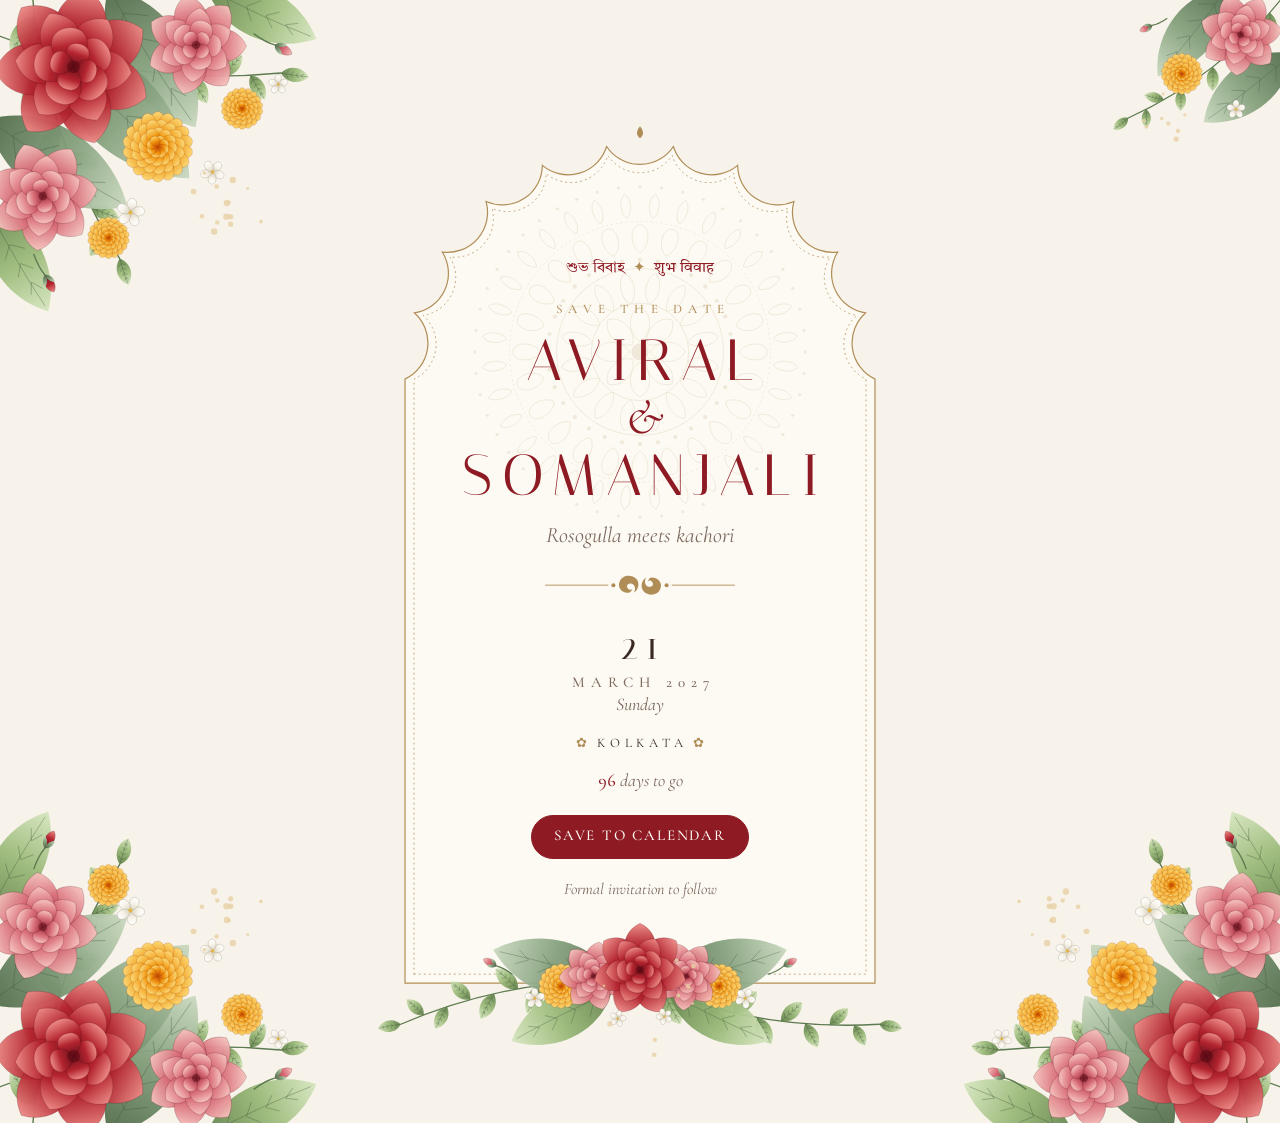
==== kolkata/index.html @ c5da4831 "Add /kolkata event page (21 March) Co-Authored-By: Claude Opus 5.5 <noreply@anthropic.com>" ====
<!doctype html>
<html lang="en">
<head>
  <meta charset="utf-8">
  <meta name="viewport" content="width=device-width, initial-scale=1, viewport-fit=cover">
  <title>Aviral & Somanjali · Save the Date · Kolkata</title>
  <meta name="description" content="Aviral & Somanjali are getting married. Save the date: 21 March 2027, Kolkata.">
  <meta property="og:title" content="Aviral & Somanjali · Save the Date">
  <meta property="og:description" content="21 March 2027 · Kolkata · Rosogulla meets kachori">
  <link rel="canonical" href="https://aviral-somanjali-wedding.in/kolkata/">
  <meta property="og:url" content="https://aviral-somanjali-wedding.in/kolkata/">
  <meta name="theme-color" content="#f8f3ea">
  <meta name="format-detection" content="telephone=no">
  <link rel="apple-touch-icon" href="data:image/svg+xml,<svg xmlns='http://www.w3.org/2000/svg' viewBox='0 0 100 100'><rect width='100' height='100' fill='%23f8f3ea'/><text x='50' y='68' font-size='54' text-anchor='middle'>🌺</text></svg>">
  <link rel="preconnect" href="https://fonts.googleapis.com">
  <link rel="preconnect" href="https://fonts.gstatic.com" crossorigin>
  <link href="https://fonts.googleapis.com/css2?family=Italiana&family=Pinyon+Script&family=Cormorant+Garamond:ital,wght@0,400;0,500;1,400&family=Tiro+Devanagari+Hindi&family=Tiro+Bangla&display=swap" rel="stylesheet">
  <style>
    :root {
      --cream: #f8f3ea;
      --panel: #fdfaf4;
      --ink: #3a2a24;
      --muted: #7d6a5f;
      --red: #8e1b24;
      --gold: #b08d57;
    }
    * { box-sizing: border-box; margin: 0; padding: 0; }
    body {
      font-family: "Cormorant Garamond", Georgia, serif;
      color: var(--ink);
      background: var(--cream);
      overflow-x: hidden;
      -webkit-text-size-adjust: 100%;
      text-size-adjust: 100%;
      -webkit-tap-highlight-color: transparent;
    }
    .page {
      position: relative;
      min-height: 100vh;
      min-height: 100dvh;
      display: grid;
      place-items: center;
      padding: clamp(110px, 20vw, 140px) 16px clamp(110px, 20vw, 140px);
      overflow: hidden;
    }
    .corner { position: absolute; pointer-events: none; z-index: 2; }
    .corner.big { width: clamp(200px, 40vw, 460px); }
    .corner.small { width: clamp(130px, 24vw, 280px); }
    .tl { top: -12px; left: -12px; }
    .br { bottom: -12px; right: -12px; transform: scale(-1, -1); }
    .tr { top: -12px; right: -12px; transform: scaleX(-1); }
    .bl { bottom: -12px; left: -12px; transform: scaleY(-1); }

    .card {
      position: relative;
      z-index: 1;
      width: 100%;
      max-width: 470px;
      text-align: center;
      padding: clamp(86px, 22vw, 118px) clamp(24px, 7vw, 48px) 84px;
      animation: fade 1.4s ease both;
    }
    /* floral spray resting on the base of the arch */
    .base {
      position: absolute;
      left: 50%;
      bottom: -62px;
      width: 112%;
      transform: translateX(-50%);
      overflow: visible;
      pointer-events: none;
    }
    @keyframes fade { from { opacity: 0; transform: translateY(14px); } }
    .arch { position: absolute; inset: 0; width: 100%; height: 100%; overflow: visible; z-index: -1; }
    .mandala {
      position: absolute;
      top: 38px;
      left: 50%;
      width: 74%;
      transform: translateX(-50%);
      opacity: .16;
      z-index: -1;
      animation: turn 160s linear infinite;
    }
    @keyframes turn { to { transform: translateX(-50%) rotate(360deg); } }

    .bless { font-size: 15px; color: var(--red); }
    .bless [lang="hi"] { font-family: "Tiro Devanagari Hindi", serif; }
    .bless [lang="bn"] { font-family: "Tiro Bangla", serif; }
    .bless i { color: var(--gold); font-style: normal; margin: 0 8px; }

    .std {
      margin-top: 22px;
      font-size: 13px;
      font-weight: 500;
      letter-spacing: .48em;
      padding-left: .48em;
      text-transform: uppercase;
      color: var(--gold);
    }
    h1 {
      font-family: "Italiana", serif;
      font-weight: 400;
      text-transform: uppercase;
      letter-spacing: .16em;
      padding-left: .16em;
      font-size: clamp(36px, 10vw, 58px);
      line-height: 1.1;
      margin-top: 12px;
      color: var(--red);
    }
    h1 .amp {
      display: block;
      font-family: "Cormorant Garamond", serif;
      font-style: italic;
      text-transform: none;
      letter-spacing: 0;
      padding: 0;
      color: var(--red);
      font-size: .85em;
      line-height: 1;
      margin: 0 0 2px;
    }

    .tagline { margin-top: 14px; font-style: italic; font-size: clamp(19px, 5vw, 22px); color: var(--muted); }

    .paisley { display: block; width: 190px; margin: 22px auto; color: var(--gold); }

    .when {
      font-family: "Italiana", serif;
      font-size: clamp(30px, 8vw, 40px);
      letter-spacing: .18em;
      padding-left: .18em;
    }
    .when b { font-weight: 400; color: var(--red); margin: 0 .2em; }
    .month { margin-top: 4px; font-size: 15px; font-weight: 500; letter-spacing: .4em; padding-left: .4em; text-transform: uppercase; color: var(--muted); }
    .days { font-style: italic; font-size: 18px; color: var(--muted); margin-top: 2px; }

    .cities { margin-top: 20px; font-size: 13px; letter-spacing: .36em; padding-left: .36em; text-transform: uppercase; color: var(--ink); }
    .cities i { color: var(--gold); font-style: normal; margin: 0 6px; }

    .cd { margin-top: 18px; font-style: italic; font-size: 18px; color: var(--muted); font-variant-numeric: tabular-nums; }
    .cd span { color: var(--red); font-style: normal; font-weight: 500; }

    .actions { display: flex; flex-wrap: wrap; gap: 10px; justify-content: center; margin-top: 24px; }
    .btn {
      font: inherit; font-size: 15px; font-weight: 500; letter-spacing: .12em; text-transform: uppercase;
      min-height: 44px; padding: 10px 22px; border-radius: 999px; cursor: pointer; text-decoration: none;
      border: 1px solid var(--ink); background: transparent; color: var(--ink);
      transition: background .2s, color .2s;
    }
    .btn:hover { background: var(--ink); color: var(--panel); }
    .btn.primary { background: var(--red); border-color: var(--red); color: var(--panel); }
    .btn.primary:hover { background: var(--ink); border-color: var(--ink); }
    .btn:focus-visible { outline: 2px solid var(--gold); outline-offset: 3px; }
    .foot { margin-top: 20px; font-style: italic; color: var(--muted); }

    /* Phones (tuned for iPhone 17 / 17 Pro at 402×874, also 17 Pro Max 440×956 and Air 420×912):
       tighter rhythm so names, dates and the button sit above Safari's bottom toolbar */
    @media (max-width: 480px) {
      .page {
        min-height: 100svh;
        padding: calc(env(safe-area-inset-top) + 78px) max(14px, env(safe-area-inset-right)) calc(env(safe-area-inset-bottom) + 72px) max(14px, env(safe-area-inset-left));
      }
      .corner.big { width: 47vw; }
      .corner.small { width: 30vw; }
      .card { padding: 74px 22px 68px; }
      .mandala { top: 26px; width: 80%; }
      .std { margin-top: 14px; }
      h1 { font-size: 10.4vw; margin-top: 8px; }
      .tagline { margin-top: 6px; font-size: 19px; }
      .paisley { width: 160px; margin: 14px auto; }
      .when { font-size: 34px; }
      .month { font-size: 14px; }
      .cities { margin-top: 12px; }
      .cd { margin-top: 10px; }
      .actions { margin-top: 16px; }
      .actions .btn { width: 100%; min-height: 48px; font-size: 16px; }
      .foot { margin-top: 12px; }
      .base { bottom: -52px; width: 118%; }
    }
    @media (prefers-reduced-motion: reduce) { .card, .mandala { animation: none; } }
  </style>
</head>
<body data-start="2027-03-21" data-end="2027-03-22" data-title="Aviral &amp; Somanjali's Wedding · Kolkata">
  <div class="page">
    <svg class="corner big tl" viewBox="0 0 420 420" aria-hidden="true"></svg>
    <svg class="corner big br" viewBox="0 0 420 420" aria-hidden="true"></svg>
    <svg class="corner small tr" viewBox="0 0 300 300" aria-hidden="true"></svg>
    <svg class="corner big bl" viewBox="0 0 420 420" aria-hidden="true"></svg>

    <main class="card">
      <svg class="arch" aria-hidden="true"></svg>
      <svg class="base" viewBox="0 0 520 150" aria-hidden="true"></svg>
      <svg class="mandala" viewBox="-100 -100 200 200" aria-hidden="true"></svg>

      <p class="bless"><span lang="bn">শুভ বিবাহ</span><i>✦</i><span lang="hi">शुभ विवाह</span></p>
      <p class="std">Save the Date</p>
      <h1>Aviral <span class="amp">&amp;</span> Somanjali</h1>
      <p class="tagline">Rosogulla meets kachori</p>

      <svg class="paisley" viewBox="0 0 150 24" aria-hidden="true" fill="currentColor">
        <rect x="0" y="11.5" width="50" height="1" opacity=".7"/>
        <rect x="100" y="11.5" width="50" height="1" opacity=".7"/>
        <path d="M66 18c-6 0-9-5-7-9 2-5 9-6 13-2 3 3 2 9-2 11 2-3 1-6-1-7-3-1-5 1-4 3 1 2 3 2 4 1-1 2-2 3-3 3z"/>
        <path d="M84 6c6 0 9 5 7 9-2 5-9 6-13 2-3-3-2-9 2-11-2 3-1 6 1 7 3 1 5-1 4-3-1-2-3-2-4-1 1-2 2-3 3-3z"/>
        <circle cx="54" cy="12" r="1.6"/><circle cx="96" cy="12" r="1.6"/>
      </svg>

      <p class="when">21</p>
      <p class="month">March 2027</p>
      <p class="days">Sunday</p>

      <p class="cities"><i>✿</i>Kolkata<i>✿</i></p>

      <p class="cd" aria-label="Countdown to the wedding"><span data-cd="d">--</span> days to go</p>

      <div class="actions">
        <a class="btn primary" data-gcal>Save to Calendar</a>
      </div>
      <p class="foot">Formal invitation to follow</p>
    </main>
  </div>

  <script src="/flora.js"></script>
  <script>
    floraDefs();
    const rand = rng(14);

    const big = [
      sprig(0, 40, 270, 98, "sage"),
      sprig(40, 0, 260, 162, "sage"),
      leaf(0, 120, 150, 122, "leaf"),
      leaf(110, 0, 150, 148, "leaf"),
      leaf(60, 50, 175, 135, "leaf"),
      leaf(0, 200, 110, 150, "sage"),
      leaf(200, 0, 110, 115, "sage"),
      bud(262, 52, 11, 118, "blush"),
      bud(52, 262, 11, 152, "rose"),
      rose(78, 72, 72, 10, "rose"),
      rose(190, 52, 46, 40, "blush"),
      rose(50, 190, 50, -20, "blush"),
      marigold(155, 145, 32, 0),
      marigold(232, 110, 19, 20),
      marigold(110, 228, 19, 0),
      jasmine(130, 205, 13, 10),
      jasmine(205, 168, 11, 40),
      jasmine(265, 88, 9, 0),
      dots(220, 200, 14, 40, "#e7cfa3", rand),
    ].join("");

    const small = [
      sprig(10, 10, 210, 128, "sage"),
      leaf(0, 70, 120, 128, "leaf"),
      leaf(70, 0, 120, 142, "leaf"),
      bud(150, 40, 9, 115, "blush"),
      rose(55, 50, 44, 20, "blush"),
      marigold(118, 92, 22, 0),
      jasmine(60, 130, 10, 0),
      dots(140, 140, 8, 30, "#e7cfa3", rand),
    ].join("");

    document.querySelectorAll(".corner.big").forEach((s) => (s.innerHTML = big));
    document.querySelectorAll(".corner.small").forEach((s) => (s.innerHTML = small));

    document.querySelector(".base").innerHTML = [
      sprig(260, 88, 240, -100, "sage"),
      sprig(260, 88, 240, 100, "sage"),
      leaf(240, 92, 130, -74, "leaf"),
      leaf(280, 92, 130, 74, "leaf"),
      leaf(232, 98, 110, -116, "sage"),
      leaf(288, 98, 110, 116, "sage"),
      bud(118, 72, 9, -62, "blush"),
      bud(402, 72, 9, 62, "blush"),
      marigold(182, 92, 22, 0),
      marigold(338, 92, 22, 10),
      rose(214, 82, 34, 10, "blush"),
      rose(306, 82, 34, -20, "blush"),
      rose(260, 76, 46, 0, "rose"),
      jasmine(156, 104, 10, 0),
      jasmine(364, 104, 10, 30),
      jasmine(238, 124, 8, 15),
      jasmine(284, 122, 8, 50),
      dots(260, 110, 10, 70, "#e7cfa3", rand),
    ].join("");
    document.querySelector(".mandala").innerHTML = mandala("#b08d57");

    // Jharokha arch sized to the card
    const card = document.querySelector(".card");
    const arch = document.querySelector(".arch");
    function drawArch() {
      const w = card.clientWidth;
      const h = card.clientHeight;
      arch.setAttribute("viewBox", `0 0 ${w} ${h}`);
      arch.innerHTML =
        `<path d="${archPath(w, h, 0)}" fill="#fdfaf4" fill-opacity=".94" stroke="#b08d57" stroke-width="1.2"/>` +
        `<path d="${archPath(w, h, 9)}" fill="none" stroke="#b08d57" stroke-width=".8" stroke-dasharray="1 4" stroke-linecap="round"/>` +
        `<path d="M${w / 2} -14c4 5 4 9 0 12-4-3-4-7 0-12z" fill="#b08d57"/>`;
    }
    drawArch();
    new ResizeObserver(drawArch).observe(card);
  </script>
  <script src="/common.js"></script>
</body>
</html>
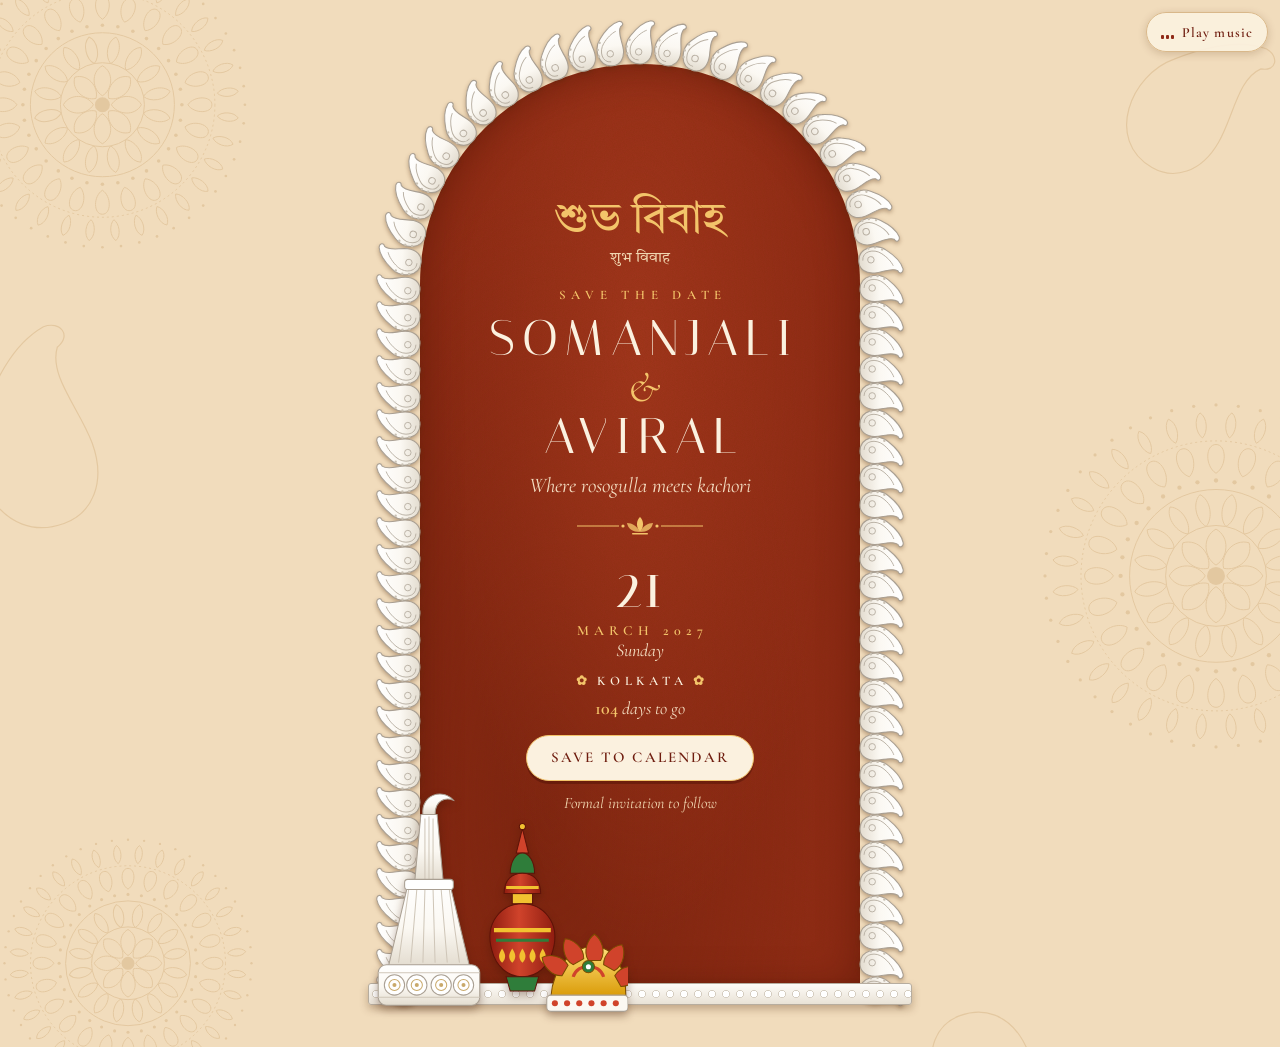
==== commit f0183bc8: "Kolkata: shola paisley arch design with music Brick-red arch with white shola paisleys, topor, ghot " ====
--- a/kolkata/index.html
+++ b/kolkata/index.html
@@ -6,29 +6,31 @@
   <title>Aviral & Somanjali · Save the Date · Kolkata</title>
   <meta name="description" content="Aviral & Somanjali are getting married. Save the date: 21 March 2027, Kolkata.">
   <meta property="og:title" content="Aviral & Somanjali · Save the Date">
-  <meta property="og:description" content="21 March 2027 · Kolkata · Rosogulla meets kachori">
+  <meta property="og:description" content="21 March 2027 · Kolkata · Where rosogulla meets kachori">
   <link rel="canonical" href="https://aviral-somanjali-wedding.in/kolkata/">
   <meta property="og:url" content="https://aviral-somanjali-wedding.in/kolkata/">
-  <meta name="theme-color" content="#f8f3ea">
+  <meta name="theme-color" content="#f1dcbc">
   <meta name="format-detection" content="telephone=no">
-  <link rel="apple-touch-icon" href="data:image/svg+xml,<svg xmlns='http://www.w3.org/2000/svg' viewBox='0 0 100 100'><rect width='100' height='100' fill='%23f8f3ea'/><text x='50' y='68' font-size='54' text-anchor='middle'>🌺</text></svg>">
   <link rel="preconnect" href="https://fonts.googleapis.com">
   <link rel="preconnect" href="https://fonts.gstatic.com" crossorigin>
-  <link href="https://fonts.googleapis.com/css2?family=Italiana&family=Pinyon+Script&family=Cormorant+Garamond:ital,wght@0,400;0,500;1,400&family=Tiro+Devanagari+Hindi&family=Tiro+Bangla&display=swap" rel="stylesheet">
+  <link href="https://fonts.googleapis.com/css2?family=Italiana&family=Cormorant+Garamond:ital,wght@0,400;0,500;0,600;1,400&family=Tiro+Bangla&family=Tiro+Devanagari+Hindi&display=swap" rel="stylesheet">
   <style>
     :root {
-      --cream: #f8f3ea;
-      --panel: #fdfaf4;
-      --ink: #3a2a24;
-      --muted: #7d6a5f;
-      --red: #8e1b24;
-      --gold: #b08d57;
+      --beige: #f1dcbc;
+      --tan: #d9b88a;
+      --red: #8f2a17;
+      --red-deep: #6e1c0e;
+      --cream: #fbf1df;
+      --gold: #f3c46a;
+      --shola: #fbf8f2;
+      --shade: #b7ad9f;
+      --B: 46px; /* paisley border thickness */
     }
     * { box-sizing: border-box; margin: 0; padding: 0; }
     body {
       font-family: "Cormorant Garamond", Georgia, serif;
-      color: var(--ink);
-      background: var(--cream);
+      color: var(--cream);
+      background: var(--beige);
       overflow-x: hidden;
       -webkit-text-size-adjust: 100%;
       text-size-adjust: 100%;
@@ -37,268 +39,300 @@
     .page {
       position: relative;
       min-height: 100vh;
-      min-height: 100dvh;
+      min-height: 100svh;
       display: grid;
       place-items: center;
-      padding: clamp(110px, 20vw, 140px) 16px clamp(110px, 20vw, 140px);
+      padding: calc(env(safe-area-inset-top) + 64px) 16px calc(env(safe-area-inset-bottom) + 56px);
       overflow: hidden;
     }
-    .corner { position: absolute; pointer-events: none; z-index: 2; }
-    .corner.big { width: clamp(200px, 40vw, 460px); }
-    .corner.small { width: clamp(130px, 24vw, 280px); }
-    .tl { top: -12px; left: -12px; }
-    .br { bottom: -12px; right: -12px; transform: scale(-1, -1); }
-    .tr { top: -12px; right: -12px; transform: scaleX(-1); }
-    .bl { bottom: -12px; left: -12px; transform: scaleY(-1); }
-
-    .card {
+    .bgart { position: absolute; inset: 0; width: 100%; height: 100%; color: var(--tan); opacity: .55; pointer-events: none; }
+
+    /* ── The arch ─────────────────────────────── */
+    .arch {
       position: relative;
-      z-index: 1;
-      width: 100%;
-      max-width: 470px;
-      text-align: center;
-      padding: clamp(86px, 22vw, 118px) clamp(24px, 7vw, 48px) 84px;
-      animation: fade 1.4s ease both;
-    }
-    /* floral spray resting on the base of the arch */
-    .base {
+      width: min(440px, calc(100vw - 32px - 2 * var(--B)));
+      border-radius: 999px 999px 0 0;
+      background:
+        radial-gradient(ellipse at 50% 30%, #a3361f 0%, transparent 65%),
+        radial-gradient(ellipse at 30% 80%, #7c2312 0%, transparent 60%),
+        var(--red);
+      box-shadow: inset 0 0 40px rgba(60, 10, 0, .45);
+      animation: rise 1.2s cubic-bezier(.2,.7,.2,1) both;
+    }
+    /* painted-wall texture */
+    .arch::before {
+      content: "";
+      position: absolute; inset: 0;
+      border-radius: inherit;
+      background-image: url("data:image/svg+xml,%3Csvg xmlns='http://www.w3.org/2000/svg' width='220' height='220'%3E%3Cfilter id='n'%3E%3CfeTurbulence type='fractalNoise' baseFrequency='.9' numOctaves='3'/%3E%3CfeColorMatrix values='0 0 0 0 .2 0 0 0 0 .03 0 0 0 0 0 0 0 0 .55 0'/%3E%3C/filter%3E%3Crect width='220' height='220' filter='url(%23n)'/%3E%3C/svg%3E");
+      opacity: .5;
+      pointer-events: none;
+    }
+    @keyframes rise { from { opacity: 0; transform: translateY(16px); } }
+
+    .frame {
       position: absolute;
-      left: 50%;
-      bottom: -62px;
-      width: 112%;
-      transform: translateX(-50%);
+      top: calc(-1 * var(--B)); left: calc(-1 * var(--B));
+      width: calc(100% + 2 * var(--B));
+      height: calc(100% + var(--B));
       overflow: visible;
       pointer-events: none;
-    }
-    @keyframes fade { from { opacity: 0; transform: translateY(14px); } }
-    .arch { position: absolute; inset: 0; width: 100%; height: 100%; overflow: visible; z-index: -1; }
-    .mandala {
+      filter: drop-shadow(0 2px 2px rgba(80, 40, 10, .35));
+    }
+    .ledge {
       position: absolute;
-      top: 38px;
-      left: 50%;
-      width: 74%;
-      transform: translateX(-50%);
-      opacity: .16;
-      z-index: -1;
-      animation: turn 160s linear infinite;
-    }
-    @keyframes turn { to { transform: translateX(-50%) rotate(360deg); } }
-
-    .bless { font-size: 15px; color: var(--red); }
-    .bless [lang="hi"] { font-family: "Tiro Devanagari Hindi", serif; }
-    .bless [lang="bn"] { font-family: "Tiro Bangla", serif; }
-    .bless i { color: var(--gold); font-style: normal; margin: 0 8px; }
-
-    .std {
-      margin-top: 22px;
-      font-size: 13px;
-      font-weight: 500;
-      letter-spacing: .48em;
-      padding-left: .48em;
-      text-transform: uppercase;
-      color: var(--gold);
-    }
+      left: calc(-1 * var(--B) - 6px); right: calc(-1 * var(--B) - 6px);
+      bottom: -14px; height: 22px;
+      background:
+        radial-gradient(circle at 50% 50%, #fff 0 3px, #cfc6b8 3.6px, transparent 4.2px) 0 50% / 14px 14px repeat-x,
+        linear-gradient(#fdfbf7, #e9e2d6);
+      border: 1px solid var(--shade);
+      border-radius: 3px;
+      box-shadow: 0 4px 8px rgba(80, 40, 10, .3);
+    }
+    .props {
+      position: absolute;
+      left: calc(-1 * var(--B) - 10px);
+      bottom: -30px;
+      width: clamp(170px, 60%, 280px);
+      pointer-events: none;
+      filter: drop-shadow(0 4px 4px rgba(60, 20, 0, .35));
+    }
+
+    /* ── Text inside the arch ─────────────────── */
+    .content {
+      position: relative;
+      text-align: center;
+      padding: 30% 26px 178px;
+    }
+    .shubho { font-family: "Tiro Bangla", serif; color: var(--gold); font-size: clamp(30px, 8.6vw, 44px); line-height: 1.15; }
+    .hi { font-family: "Tiro Devanagari Hindi", serif; font-size: 15px; color: #f0d6b0; margin-top: 2px; }
+    .std { margin-top: 18px; font-size: 13px; font-weight: 600; letter-spacing: .44em; padding-left: .44em; text-transform: uppercase; color: var(--gold); }
     h1 {
-      font-family: "Italiana", serif;
-      font-weight: 400;
-      text-transform: uppercase;
-      letter-spacing: .16em;
-      padding-left: .16em;
-      font-size: clamp(36px, 10vw, 58px);
-      line-height: 1.1;
-      margin-top: 12px;
-      color: var(--red);
-    }
-    h1 .amp {
-      display: block;
-      font-family: "Cormorant Garamond", serif;
-      font-style: italic;
-      text-transform: none;
-      letter-spacing: 0;
-      padding: 0;
-      color: var(--red);
-      font-size: .85em;
-      line-height: 1;
-      margin: 0 0 2px;
-    }
-
-    .tagline { margin-top: 14px; font-style: italic; font-size: clamp(19px, 5vw, 22px); color: var(--muted); }
-
-    .paisley { display: block; width: 190px; margin: 22px auto; color: var(--gold); }
-
-    .when {
-      font-family: "Italiana", serif;
-      font-size: clamp(30px, 8vw, 40px);
-      letter-spacing: .18em;
-      padding-left: .18em;
-    }
-    .when b { font-weight: 400; color: var(--red); margin: 0 .2em; }
-    .month { margin-top: 4px; font-size: 15px; font-weight: 500; letter-spacing: .4em; padding-left: .4em; text-transform: uppercase; color: var(--muted); }
-    .days { font-style: italic; font-size: 18px; color: var(--muted); margin-top: 2px; }
-
-    .cities { margin-top: 20px; font-size: 13px; letter-spacing: .36em; padding-left: .36em; text-transform: uppercase; color: var(--ink); }
-    .cities i { color: var(--gold); font-style: normal; margin: 0 6px; }
-
-    .cd { margin-top: 18px; font-style: italic; font-size: 18px; color: var(--muted); font-variant-numeric: tabular-nums; }
-    .cd span { color: var(--red); font-style: normal; font-weight: 500; }
-
-    .actions { display: flex; flex-wrap: wrap; gap: 10px; justify-content: center; margin-top: 24px; }
+      font-family: "Italiana", serif; font-weight: 400;
+      text-transform: uppercase; letter-spacing: .14em; padding-left: .14em;
+      font-size: clamp(28px, 8.4vw, 50px); line-height: 1.12;
+      margin-top: 8px; color: var(--cream);
+    }
+    h1 .amp { display: block; font-family: "Cormorant Garamond", serif; font-style: italic; text-transform: none; letter-spacing: 0; padding: 0; color: var(--gold); font-size: .85em; line-height: 1; }
+    .tagline { margin-top: 8px; font-style: italic; font-size: clamp(18px, 4.8vw, 21px); color: #f3dcc0; }
+    .kalka { display: block; width: 130px; margin: 16px auto; }
+    .date { font-family: "Italiana", serif; font-size: clamp(46px, 13vw, 64px); line-height: 1; color: var(--cream); }
+    .month { margin-top: 4px; font-size: 14px; font-weight: 600; letter-spacing: .36em; padding-left: .36em; text-transform: uppercase; color: var(--gold); }
+    .day { font-style: italic; font-size: 18px; color: #f3dcc0; }
+    .city { margin-top: 12px; font-size: 13px; font-weight: 600; letter-spacing: .36em; padding-left: .36em; text-transform: uppercase; }
+    .city i { font-style: normal; color: var(--gold); margin: 0 6px; }
+    .cd { margin-top: 8px; font-style: italic; font-size: 18px; color: #f3dcc0; }
+    .cd span { font-style: normal; font-weight: 600; color: var(--gold); }
     .btn {
-      font: inherit; font-size: 15px; font-weight: 500; letter-spacing: .12em; text-transform: uppercase;
-      min-height: 44px; padding: 10px 22px; border-radius: 999px; cursor: pointer; text-decoration: none;
-      border: 1px solid var(--ink); background: transparent; color: var(--ink);
-      transition: background .2s, color .2s;
-    }
-    .btn:hover { background: var(--ink); color: var(--panel); }
-    .btn.primary { background: var(--red); border-color: var(--red); color: var(--panel); }
-    .btn.primary:hover { background: var(--ink); border-color: var(--ink); }
+      display: inline-block; margin-top: 16px;
+      font: inherit; font-size: 15px; font-weight: 600; letter-spacing: .14em; text-transform: uppercase;
+      min-height: 46px; padding: 12px 24px; border-radius: 999px; text-decoration: none;
+      background: var(--cream); color: var(--red-deep); border: 1px solid var(--gold);
+      box-shadow: 0 3px 0 rgba(60, 10, 0, .35);
+    }
     .btn:focus-visible { outline: 2px solid var(--gold); outline-offset: 3px; }
-    .foot { margin-top: 20px; font-style: italic; color: var(--muted); }
-
-    /* Phones (tuned for iPhone 17 / 17 Pro at 402×874, also 17 Pro Max 440×956 and Air 420×912):
-       tighter rhythm so names, dates and the button sit above Safari's bottom toolbar */
+    .foot { margin-top: 12px; font-style: italic; color: #f0d6b0; }
+
+    /* ── Music toggle ─────────────────────────── */
+    .music {
+      position: fixed; z-index: 5;
+      top: calc(env(safe-area-inset-top) + 12px); right: max(12px, env(safe-area-inset-right));
+      display: flex; align-items: center; gap: 8px;
+      font: 600 14px "Cormorant Garamond", serif; letter-spacing: .08em;
+      min-height: 40px; padding: 8px 14px; border-radius: 999px; cursor: pointer;
+      background: rgba(251, 241, 223, .92); color: var(--red-deep); border: 1px solid var(--tan);
+      box-shadow: 0 2px 8px rgba(80, 40, 10, .2);
+    }
+    .music:focus-visible { outline: 2px solid var(--red); outline-offset: 2px; }
+    .bars { display: inline-flex; align-items: flex-end; gap: 2px; height: 14px; }
+    .bars i { width: 3px; height: 4px; background: var(--red); border-radius: 1px; }
+    .music[aria-pressed="true"] .bars i { animation: eq 1s ease-in-out infinite; }
+    .music[aria-pressed="true"] .bars i:nth-child(2) { animation-delay: -.3s; }
+    .music[aria-pressed="true"] .bars i:nth-child(3) { animation-delay: -.6s; }
+    @keyframes eq { 50% { height: 14px; } }
+
     @media (max-width: 480px) {
-      .page {
-        min-height: 100svh;
-        padding: calc(env(safe-area-inset-top) + 78px) max(14px, env(safe-area-inset-right)) calc(env(safe-area-inset-bottom) + 72px) max(14px, env(safe-area-inset-left));
-      }
-      .corner.big { width: 47vw; }
-      .corner.small { width: 30vw; }
-      .card { padding: 74px 22px 68px; }
-      .mandala { top: 26px; width: 80%; }
-      .std { margin-top: 14px; }
-      h1 { font-size: 10.4vw; margin-top: 8px; }
-      .tagline { margin-top: 6px; font-size: 19px; }
-      .paisley { width: 160px; margin: 14px auto; }
-      .when { font-size: 34px; }
-      .month { font-size: 14px; }
-      .cities { margin-top: 12px; }
-      .cd { margin-top: 10px; }
-      .actions { margin-top: 16px; }
-      .actions .btn { width: 100%; min-height: 48px; font-size: 16px; }
-      .foot { margin-top: 12px; }
-      .base { bottom: -52px; width: 118%; }
-    }
-    @media (prefers-reduced-motion: reduce) { .card, .mandala { animation: none; } }
+      :root { --B: 36px; }
+      .page { padding-top: calc(env(safe-area-inset-top) + 58px); padding-bottom: calc(env(safe-area-inset-bottom) + 46px); }
+      .content { padding: 27% 14px 132px; }
+      h1 { letter-spacing: .1em; padding-left: .1em; }
+      .std { margin-top: 12px; }
+      .kalka { margin: 12px auto; }
+      .props { width: 58%; bottom: -26px; }
+    }
+    @media (prefers-reduced-motion: reduce) { .arch, .music .bars i { animation: none !important; } }
   </style>
 </head>
 <body data-start="2027-03-21" data-end="2027-03-22" data-title="Aviral &amp; Somanjali's Wedding · Kolkata">
   <div class="page">
-    <svg class="corner big tl" viewBox="0 0 420 420" aria-hidden="true"></svg>
-    <svg class="corner big br" viewBox="0 0 420 420" aria-hidden="true"></svg>
-    <svg class="corner small tr" viewBox="0 0 300 300" aria-hidden="true"></svg>
-    <svg class="corner big bl" viewBox="0 0 420 420" aria-hidden="true"></svg>
-
-    <main class="card">
-      <svg class="arch" aria-hidden="true"></svg>
-      <svg class="base" viewBox="0 0 520 150" aria-hidden="true"></svg>
-      <svg class="mandala" viewBox="-100 -100 200 200" aria-hidden="true"></svg>
-
-      <p class="bless"><span lang="bn">শুভ বিবাহ</span><i>✦</i><span lang="hi">शुभ विवाह</span></p>
-      <p class="std">Save the Date</p>
-      <h1>Aviral <span class="amp">&amp;</span> Somanjali</h1>
-      <p class="tagline">Rosogulla meets kachori</p>
-
-      <svg class="paisley" viewBox="0 0 150 24" aria-hidden="true" fill="currentColor">
-        <rect x="0" y="11.5" width="50" height="1" opacity=".7"/>
-        <rect x="100" y="11.5" width="50" height="1" opacity=".7"/>
-        <path d="M66 18c-6 0-9-5-7-9 2-5 9-6 13-2 3 3 2 9-2 11 2-3 1-6-1-7-3-1-5 1-4 3 1 2 3 2 4 1-1 2-2 3-3 3z"/>
-        <path d="M84 6c6 0 9 5 7 9-2 5-9 6-13 2-3-3-2-9 2-11-2 3-1 6 1 7 3 1 5-1 4-3-1-2-3-2-4-1 1-2 2-3 3-3z"/>
-        <circle cx="54" cy="12" r="1.6"/><circle cx="96" cy="12" r="1.6"/>
-      </svg>
-
-      <p class="when">21</p>
-      <p class="month">March 2027</p>
-      <p class="days">Sunday</p>
-
-      <p class="cities"><i>✿</i>Kolkata<i>✿</i></p>
-
-      <p class="cd" aria-label="Countdown to the wedding"><span data-cd="d">--</span> days to go</p>
-
-      <div class="actions">
-        <a class="btn primary" data-gcal>Save to Calendar</a>
+    <svg class="bgart" aria-hidden="true"></svg>
+
+    <button class="music" type="button" aria-pressed="false" aria-label="Play music">
+      <span class="bars" aria-hidden="true"><i></i><i></i><i></i></span><span class="label">Play music</span>
+    </button>
+
+    <main class="arch">
+      <svg class="frame" aria-hidden="true"></svg>
+
+      <div class="content">
+        <p class="shubho" lang="bn">শুভ বিবাহ</p>
+        <p class="hi" lang="hi">शुभ विवाह</p>
+        <p class="std">Save the Date</p>
+        <h1>Somanjali <span class="amp">&amp;</span> Aviral</h1>
+        <p class="tagline">Where rosogulla meets kachori</p>
+
+        <svg class="kalka" viewBox="0 0 130 24" aria-hidden="true">
+          <path d="M2 12h42M86 12h42" stroke="#f3c46a" stroke-width="1"/>
+          <g fill="#f3c46a">
+            <circle cx="48" cy="12" r="1.6"/><circle cx="82" cy="12" r="1.6"/>
+            <path d="M65 3c4 4 4 10 0 15-4-5-4-11 0-15z"/>
+            <path d="M65 18c-3-6-8-9-13-9 1 6 6 9 13 9z" opacity=".8"/>
+            <path d="M65 18c3-6 8-9 13-9-1 6-6 9-13 9z" opacity=".8"/>
+            <rect x="57" y="19" width="16" height="1.4" rx=".7"/>
+          </g>
+        </svg>
+
+        <p class="date">21</p>
+        <p class="month">March 2027</p>
+        <p class="day">Sunday</p>
+        <p class="city"><i>✿</i>Kolkata<i>✿</i></p>
+        <p class="cd" aria-label="Countdown to the wedding"><span data-cd="d">--</span> days to go</p>
+        <a class="btn" data-gcal>Save to Calendar</a>
+        <p class="foot">Formal invitation to follow</p>
       </div>
-      <p class="foot">Formal invitation to follow</p>
+
+      <div class="ledge" aria-hidden="true"></div>
+      <svg class="props" viewBox="0 0 260 230" aria-hidden="true"></svg>
     </main>
   </div>
 
   <script src="/flora.js"></script>
   <script>
-    floraDefs();
-    const rand = rng(14);
-
-    const big = [
-      sprig(0, 40, 270, 98, "sage"),
-      sprig(40, 0, 260, 162, "sage"),
-      leaf(0, 120, 150, 122, "leaf"),
-      leaf(110, 0, 150, 148, "leaf"),
-      leaf(60, 50, 175, 135, "leaf"),
-      leaf(0, 200, 110, 150, "sage"),
-      leaf(200, 0, 110, 115, "sage"),
-      bud(262, 52, 11, 118, "blush"),
-      bud(52, 262, 11, 152, "rose"),
-      rose(78, 72, 72, 10, "rose"),
-      rose(190, 52, 46, 40, "blush"),
-      rose(50, 190, 50, -20, "blush"),
-      marigold(155, 145, 32, 0),
-      marigold(232, 110, 19, 20),
-      marigold(110, 228, 19, 0),
-      jasmine(130, 205, 13, 10),
-      jasmine(205, 168, 11, 40),
-      jasmine(265, 88, 9, 0),
-      dots(220, 200, 14, 40, "#e7cfa3", rand),
-    ].join("");
-
-    const small = [
-      sprig(10, 10, 210, 128, "sage"),
-      leaf(0, 70, 120, 128, "leaf"),
-      leaf(70, 0, 120, 142, "leaf"),
-      bud(150, 40, 9, 115, "blush"),
-      rose(55, 50, 44, 20, "blush"),
-      marigold(118, 92, 22, 0),
-      jasmine(60, 130, 10, 0),
-      dots(140, 140, 8, 30, "#e7cfa3", rand),
-    ].join("");
-
-    document.querySelectorAll(".corner.big").forEach((s) => (s.innerHTML = big));
-    document.querySelectorAll(".corner.small").forEach((s) => (s.innerHTML = small));
-
-    document.querySelector(".base").innerHTML = [
-      sprig(260, 88, 240, -100, "sage"),
-      sprig(260, 88, 240, 100, "sage"),
-      leaf(240, 92, 130, -74, "leaf"),
-      leaf(280, 92, 130, 74, "leaf"),
-      leaf(232, 98, 110, -116, "sage"),
-      leaf(288, 98, 110, 116, "sage"),
-      bud(118, 72, 9, -62, "blush"),
-      bud(402, 72, 9, 62, "blush"),
-      marigold(182, 92, 22, 0),
-      marigold(338, 92, 22, 10),
-      rose(214, 82, 34, 10, "blush"),
-      rose(306, 82, 34, -20, "blush"),
-      rose(260, 76, 46, 0, "rose"),
-      jasmine(156, 104, 10, 0),
-      jasmine(364, 104, 10, 30),
-      jasmine(238, 124, 8, 15),
-      jasmine(284, 122, 8, 50),
-      dots(260, 110, 10, 70, "#e7cfa3", rand),
-    ].join("");
-    document.querySelector(".mandala").innerHTML = mandala("#b08d57");
-
-    // Jharokha arch sized to the card
-    const card = document.querySelector(".card");
+    // Kalka (paisley) in local coords: bulb at the base (0,0), tip curling at the top
+    const KALKA = "M0 0C-11 0-13-14-7-21C-3-26 2-31 8-32C11-32 12-29 9-28C6-24 9-17 9-11C9-4 5 0 0 0Z";
+
+    const defs = `
+      <defs>
+        <linearGradient id="shola" x1="0" y1="1" x2="0" y2="0">
+          <stop offset="0" stop-color="#e3dccf"/><stop offset=".45" stop-color="#fbf8f2"/><stop offset="1" stop-color="#ffffff"/>
+        </linearGradient>
+        <linearGradient id="potRed" x1="0" y1="0" x2="1" y2="0">
+          <stop offset="0" stop-color="#8f1d10"/><stop offset=".45" stop-color="#d0432b"/><stop offset="1" stop-color="#8f1d10"/>
+        </linearGradient>
+        <linearGradient id="crown" x1="0" y1="1" x2="0" y2="0">
+          <stop offset="0" stop-color="#d99a06"/><stop offset="1" stop-color="#ffe07a"/>
+        </linearGradient>
+      </defs>`;
+
+    function kalka(x, y, rot, s) {
+      return `<g transform="translate(${x.toFixed(1)} ${y.toFixed(1)}) rotate(${rot.toFixed(1)}) scale(${s})">` +
+        `<path d="${KALKA}" fill="url(#shola)" stroke="#a99f92" stroke-width=".8"/>` +
+        `<path d="M-1-3C-8-3-9-12-5-17C-2-21 2-24 5-25" fill="none" stroke="#b9b0a3" stroke-width=".7"/>` +
+        `<circle cx="-1" cy="-9" r="2.4" fill="none" stroke="#b9b0a3" stroke-width=".7"/>` +
+        `<circle cx="-9.5" cy="-8" r=".9" fill="#c9c1b4"/><circle cx="-9.8" cy="-13" r=".9" fill="#c9c1b4"/><circle cx="-7.8" cy="-18" r=".9" fill="#c9c1b4"/>` +
+        `</g>`;
+    }
+
+    // Shola paisley border around the arch: up the left side, over the top, down the right
     const arch = document.querySelector(".arch");
-    function drawArch() {
-      const w = card.clientWidth;
-      const h = card.clientHeight;
-      arch.setAttribute("viewBox", `0 0 ${w} ${h}`);
-      arch.innerHTML =
-        `<path d="${archPath(w, h, 0)}" fill="#fdfaf4" fill-opacity=".94" stroke="#b08d57" stroke-width="1.2"/>` +
-        `<path d="${archPath(w, h, 9)}" fill="none" stroke="#b08d57" stroke-width=".8" stroke-dasharray="1 4" stroke-linecap="round"/>` +
-        `<path d="M${w / 2} -14c4 5 4 9 0 12-4-3-4-7 0-12z" fill="#b08d57"/>`;
-    }
-    drawArch();
-    new ResizeObserver(drawArch).observe(card);
+    const frame = document.querySelector(".frame");
+    function drawFrame() {
+      const B = parseFloat(getComputedStyle(document.documentElement).getPropertyValue("--B"));
+      const w = arch.clientWidth;
+      const h = arch.clientHeight;
+      const s = B / 34;
+      const R = w / 2;
+      const cx = B + R;
+      const cy = B + R;
+      const side = h - R;
+      const arc = Math.PI * R;
+      const step = 20 * s;
+      let out = defs;
+      const n = Math.round((2 * side + arc) / step);
+      for (let i = 0; i <= n; i++) {
+        let d = (i / n) * (2 * side + arc);
+        let x, y, rot;
+        if (d < side) { x = B; y = B + h - d; rot = -90; }
+        else if (d < side + arc) {
+          const th = Math.PI - ((d - side) / arc) * Math.PI;
+          x = cx + R * Math.cos(th); y = cy - R * Math.sin(th); rot = 90 - (th * 180) / Math.PI;
+        } else { x = B + w; y = cy + (d - side - arc); rot = 90; }
+        out += kalka(x, y, rot, s);
+      }
+      frame.setAttribute("viewBox", `0 0 ${w + 2 * B} ${h + B}`);
+      frame.innerHTML = out;
+    }
+
+    // Bottom-left props: shola topor, a painted mangal ghot and the bride's mukut
+    const topor = `
+      <g stroke="#a99f92" stroke-width="1">
+        <path d="M58 26C56 6 78 0 88 12C80 9 70 12 70 26Z" fill="url(#shola)"/>
+        <path d="M50 92L56 26H72L78 92Z" fill="url(#shola)"/>
+        <path d="M60 30V90M64 28V90M68 30V90" stroke="#cfc6b8"/>
+        <path d="M24 176L44 92H84L104 176Z" fill="url(#shola)"/>
+        <path d="M44 100L34 172M52 100L46 172M60 100L58 172M68 100L70 172M76 100L82 172M84 100L94 172" stroke="#cfc6b8"/>
+        <rect x="40" y="90" width="48" height="10" rx="3" fill="#fff"/>
+        <rect x="14" y="174" width="100" height="40" rx="8" fill="url(#shola)"/>
+        ${[30, 52, 76, 98].map((x) => `<circle cx="${x}" cy="194" r="10" fill="#fff"/><circle cx="${x}" cy="194" r="5.5" fill="none" stroke="#c9a96a"/><circle cx="${x}" cy="194" r="2" fill="#c9a96a" stroke="none"/>`).join("")}
+        <path d="M14 182H114M14 206H114" stroke="#cfc6b8"/>
+      </g>`;
+    const ghot = `
+      <g stroke="#5e1308" stroke-width="1">
+        <path d="M150 64L156 40L162 64Z" fill="#d0432b"/>
+        <circle cx="156" cy="38" r="3" fill="#f2c230"/>
+        <path d="M144 84C144 72 150 64 156 64C162 64 168 72 168 84Z" fill="#2f7d3a"/>
+        <path d="M138 104C138 90 146 84 156 84C166 84 174 90 174 104Z" fill="url(#potRed)"/>
+        <path d="M140 98H172" stroke="#f2c230" stroke-width="3"/>
+        <rect x="146" y="104" width="20" height="10" fill="#f2c230"/>
+        <path d="M126 160C118 132 136 114 156 114C176 114 194 132 186 160C182 176 170 186 156 186C142 186 130 176 126 160Z" fill="url(#potRed)"/>
+        <path d="M128 140H184" stroke="#f2c230" stroke-width="4"/>
+        <path d="M130 150H182" stroke="#2f7d3a" stroke-width="3"/>
+        ${[136, 146, 156, 166, 176].map((x) => `<path d="M${x} 158c4 6 4 10 0 14-4-4-4-8 0-14z" fill="#f2c230" stroke="none"/>`).join("")}
+        <path d="M140 186H172L168 200H144Z" fill="#2f7d3a"/>
+      </g>`;
+    const mukut = `
+      <g stroke="#7a4b00" stroke-width="1">
+        <path d="M184 206C186 176 206 156 226 156C246 156 258 176 258 206Z" fill="url(#crown)"/>
+        ${[0, 1, 2, 3, 4].map((i) => {
+          const a = (-150 + i * 30) * Math.PI / 180, x = 221 + Math.cos(a) * 30, y = 200 + Math.sin(a) * 30;
+          return `<path d="M${x.toFixed(1)} ${y.toFixed(1)}c-6-10 0-22 6-26 6 4 12 16 6 26z" fill="#d0432b" transform="rotate(${(-60 + i * 30)} ${x.toFixed(1)} ${y.toFixed(1)})"/>`;
+        }).join("")}
+        <path d="M206 186c4-14 26-14 30 0" fill="none" stroke="#d0432b" stroke-width="3"/>
+        <circle cx="221" cy="176" r="6" fill="#2f7d3a"/><circle cx="221" cy="176" r="2.5" fill="#fff" stroke="none"/>
+        <rect x="180" y="204" width="80" height="16" rx="4" fill="#fbf8f2" stroke="#a99f92"/>
+        ${[188, 200, 212, 224, 236, 248].map((x) => `<circle cx="${x}" cy="212" r="3" fill="#d0432b" stroke="none"/>`).join("")}
+      </g>`;
+    document.querySelector(".props").innerHTML = defs + ghot + mukut + topor;
+
+
+    // Faint alpana / mandala swirls in the beige background
+    const bg = document.querySelector(".bgart");
+    function drawBg() {
+      const W = window.innerWidth, H = Math.max(window.innerHeight, document.documentElement.scrollHeight);
+      bg.setAttribute("viewBox", `0 0 ${W} ${H}`);
+      const m = (x, y, r) => `<g transform="translate(${x} ${y}) scale(${r / 100})">${mandala("currentColor")}</g>`;
+      const big = (x, y, rot, sc) => `<path d="${KALKA}" fill="none" stroke="currentColor" stroke-width="${1.2 / sc}" transform="translate(${x} ${y}) rotate(${rot}) scale(${sc})"/>`;
+      bg.innerHTML = m(W * 0.08, H * 0.1, 150) + m(W * 0.95, H * 0.55, 180) + m(W * 0.1, H * 0.92, 130) +
+        big(W * 0.9, H * 0.16, 30, 5) + big(W * 0.05, H * 0.5, -20, 6) + big(W * 0.75, H * 0.97, 160, 5);
+    }
+
+    drawFrame();
+    drawBg();
+    new ResizeObserver(() => { drawFrame(); drawBg(); }).observe(arch);
+
+  </script>
+  <script src="/music.js"></script>
+  <script>
+    // Music: on by default (from the first tap where the browser requires one), toggled by the button
+    const btn = document.querySelector(".music");
+    const showMusic = (on) => {
+      btn.setAttribute("aria-pressed", on);
+      btn.setAttribute("aria-label", on ? "Pause music" : "Play music");
+      btn.querySelector(".label").textContent = on ? "Music on" : "Play music";
+    };
+    btn.addEventListener("click", () => showMusic(WeddingMusic.toggle()));
+    WeddingMusic.autoplay(showMusic, btn);
   </script>
   <script src="/common.js"></script>
 </body>
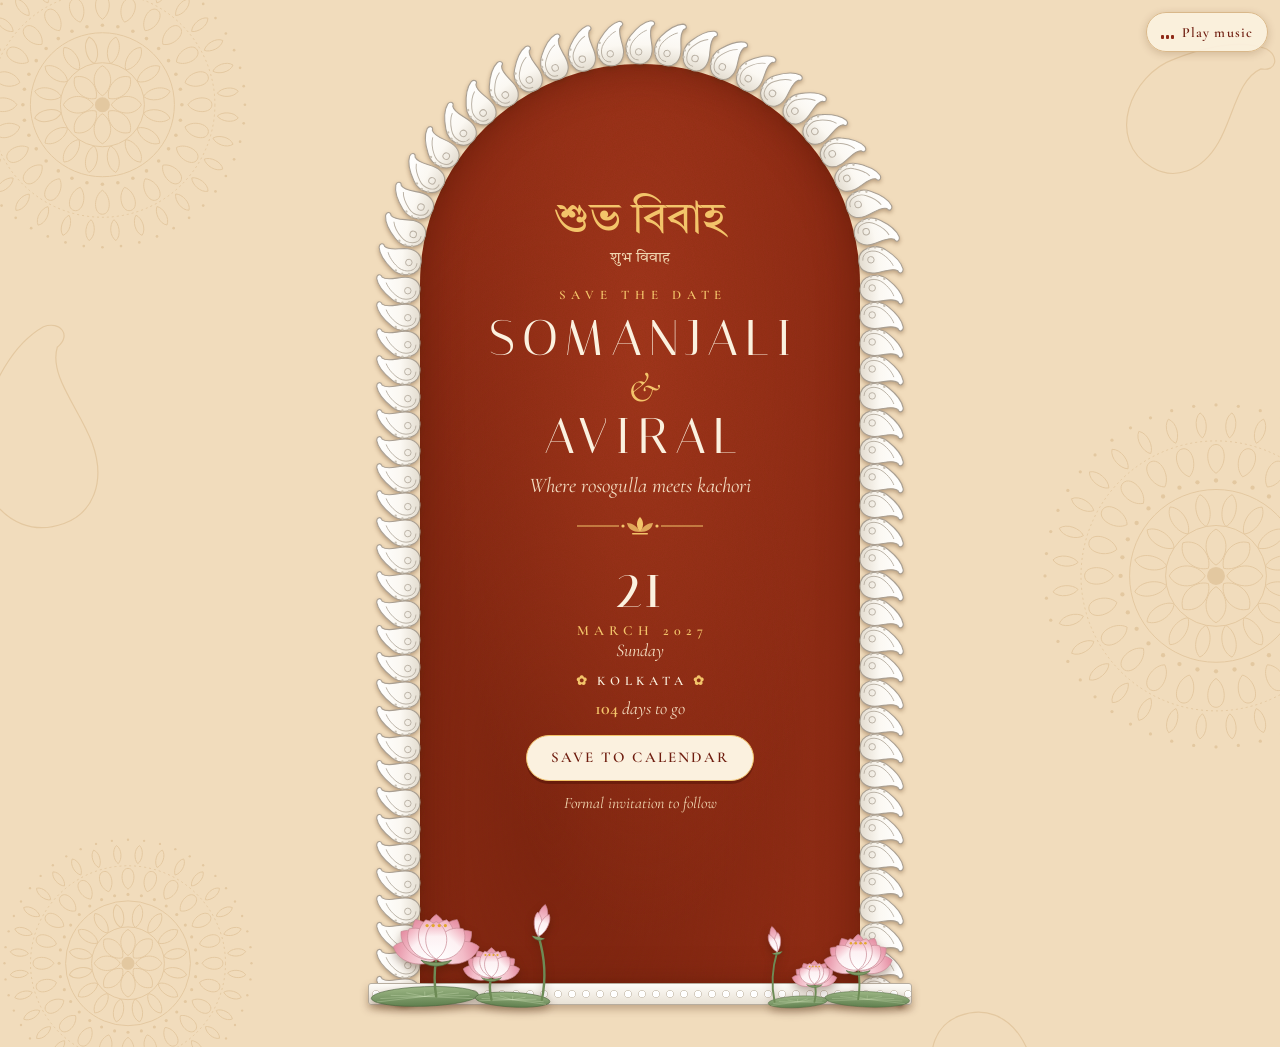
==== commit b974d39a: "Kolkata: replace topor, ghot and mukut with shola-style lotuses Co-Authored-By: Claude Opus 5.5 <nor" ====
--- a/kolkata/index.html
+++ b/kolkata/index.html
@@ -92,12 +92,13 @@
     }
     .props {
       position: absolute;
-      left: calc(-1 * var(--B) - 10px);
-      bottom: -30px;
-      width: clamp(170px, 60%, 280px);
+      left: calc(-1 * var(--B) - 6px);
+      bottom: -18px;
+      width: clamp(150px, 48%, 230px);
       pointer-events: none;
       filter: drop-shadow(0 4px 4px rgba(60, 20, 0, .35));
     }
+    .props.right { left: auto; right: calc(-1 * var(--B) - 6px); width: clamp(120px, 38%, 180px); transform: scaleX(-1); }
 
     /* ── Text inside the arch ─────────────────── */
     .content {
@@ -159,7 +160,8 @@
       h1 { letter-spacing: .1em; padding-left: .1em; }
       .std { margin-top: 12px; }
       .kalka { margin: 12px auto; }
-      .props { width: 58%; bottom: -26px; }
+      .props { width: 46%; bottom: -14px; }
+      .props.right { width: 36%; }
     }
     @media (prefers-reduced-motion: reduce) { .arch, .music .bars i { animation: none !important; } }
   </style>
@@ -203,7 +205,8 @@
       </div>
 
       <div class="ledge" aria-hidden="true"></div>
-      <svg class="props" viewBox="0 0 260 230" aria-hidden="true"></svg>
+      <svg class="props" viewBox="0 0 260 200" aria-hidden="true"></svg>
+      <svg class="props right" viewBox="0 0 260 200" aria-hidden="true"></svg>
     </main>
   </div>
 
@@ -217,11 +220,14 @@
         <linearGradient id="shola" x1="0" y1="1" x2="0" y2="0">
           <stop offset="0" stop-color="#e3dccf"/><stop offset=".45" stop-color="#fbf8f2"/><stop offset="1" stop-color="#ffffff"/>
         </linearGradient>
-        <linearGradient id="potRed" x1="0" y1="0" x2="1" y2="0">
-          <stop offset="0" stop-color="#8f1d10"/><stop offset=".45" stop-color="#d0432b"/><stop offset="1" stop-color="#8f1d10"/>
+        <linearGradient id="lotusBack" x1="0" y1="1" x2="0" y2="0">
+          <stop offset="0" stop-color="#fbe6ea"/><stop offset=".6" stop-color="#f3bcc8"/><stop offset="1" stop-color="#e48ba0"/>
         </linearGradient>
-        <linearGradient id="crown" x1="0" y1="1" x2="0" y2="0">
-          <stop offset="0" stop-color="#d99a06"/><stop offset="1" stop-color="#ffe07a"/>
+        <linearGradient id="lotusFront" x1="0" y1="1" x2="0" y2="0">
+          <stop offset="0" stop-color="#ffffff"/><stop offset=".6" stop-color="#fdf1f3"/><stop offset="1" stop-color="#f0a9b9"/>
+        </linearGradient>
+        <linearGradient id="pad" x1="0" y1="0" x2="0" y2="1">
+          <stop offset="0" stop-color="#9cb684"/><stop offset="1" stop-color="#5f7f4e"/>
         </linearGradient>
       </defs>`;
 
@@ -264,46 +270,43 @@
       frame.innerHTML = out;
     }
 
-    // Bottom-left props: shola topor, a painted mangal ghot and the bride's mukut
-    const topor = `
-      <g stroke="#a99f92" stroke-width="1">
-        <path d="M58 26C56 6 78 0 88 12C80 9 70 12 70 26Z" fill="url(#shola)"/>
-        <path d="M50 92L56 26H72L78 92Z" fill="url(#shola)"/>
-        <path d="M60 30V90M64 28V90M68 30V90" stroke="#cfc6b8"/>
-        <path d="M24 176L44 92H84L104 176Z" fill="url(#shola)"/>
-        <path d="M44 100L34 172M52 100L46 172M60 100L58 172M68 100L70 172M76 100L82 172M84 100L94 172" stroke="#cfc6b8"/>
-        <rect x="40" y="90" width="48" height="10" rx="3" fill="#fff"/>
-        <rect x="14" y="174" width="100" height="40" rx="8" fill="url(#shola)"/>
-        ${[30, 52, 76, 98].map((x) => `<circle cx="${x}" cy="194" r="10" fill="#fff"/><circle cx="${x}" cy="194" r="5.5" fill="none" stroke="#c9a96a"/><circle cx="${x}" cy="194" r="2" fill="#c9a96a" stroke="none"/>`).join("")}
-        <path d="M14 182H114M14 206H114" stroke="#cfc6b8"/>
-      </g>`;
-    const ghot = `
-      <g stroke="#5e1308" stroke-width="1">
-        <path d="M150 64L156 40L162 64Z" fill="#d0432b"/>
-        <circle cx="156" cy="38" r="3" fill="#f2c230"/>
-        <path d="M144 84C144 72 150 64 156 64C162 64 168 72 168 84Z" fill="#2f7d3a"/>
-        <path d="M138 104C138 90 146 84 156 84C166 84 174 90 174 104Z" fill="url(#potRed)"/>
-        <path d="M140 98H172" stroke="#f2c230" stroke-width="3"/>
-        <rect x="146" y="104" width="20" height="10" fill="#f2c230"/>
-        <path d="M126 160C118 132 136 114 156 114C176 114 194 132 186 160C182 176 170 186 156 186C142 186 130 176 126 160Z" fill="url(#potRed)"/>
-        <path d="M128 140H184" stroke="#f2c230" stroke-width="4"/>
-        <path d="M130 150H182" stroke="#2f7d3a" stroke-width="3"/>
-        ${[136, 146, 156, 166, 176].map((x) => `<path d="M${x} 158c4 6 4 10 0 14-4-4-4-8 0-14z" fill="#f2c230" stroke="none"/>`).join("")}
-        <path d="M140 186H172L168 200H144Z" fill="#2f7d3a"/>
-      </g>`;
-    const mukut = `
-      <g stroke="#7a4b00" stroke-width="1">
-        <path d="M184 206C186 176 206 156 226 156C246 156 258 176 258 206Z" fill="url(#crown)"/>
-        ${[0, 1, 2, 3, 4].map((i) => {
-          const a = (-150 + i * 30) * Math.PI / 180, x = 221 + Math.cos(a) * 30, y = 200 + Math.sin(a) * 30;
-          return `<path d="M${x.toFixed(1)} ${y.toFixed(1)}c-6-10 0-22 6-26 6 4 12 16 6 26z" fill="#d0432b" transform="rotate(${(-60 + i * 30)} ${x.toFixed(1)} ${y.toFixed(1)})"/>`;
-        }).join("")}
-        <path d="M206 186c4-14 26-14 30 0" fill="none" stroke="#d0432b" stroke-width="3"/>
-        <circle cx="221" cy="176" r="6" fill="#2f7d3a"/><circle cx="221" cy="176" r="2.5" fill="#fff" stroke="none"/>
-        <rect x="180" y="204" width="80" height="16" rx="4" fill="#fbf8f2" stroke="#a99f92"/>
-        ${[188, 200, 212, 224, 236, 248].map((x) => `<circle cx="${x}" cy="212" r="3" fill="#d0432b" stroke="none"/>`).join("")}
-      </g>`;
-    document.querySelector(".props").innerHTML = defs + ghot + mukut + topor;
+    // Bottom corners: shola-style lotuses (white petals blushing pink) rising from lotus pads
+    // PETAL (pointed petal, base at origin) comes from flora.js
+    const petal = (a, w, h, fill) =>
+      `<path d="${PETAL}" fill="${fill}" stroke="#c98a96" stroke-width=".7" vector-effect="non-scaling-stroke" transform="rotate(${a}) scale(${w} ${h})"/>`;
+    function lotus(x, y, s) {
+      let g = `<g transform="translate(${x} ${y}) scale(${s})">`;
+      for (const a of [-74, -52, -28, 0, 28, 52, 74]) g += petal(a, 30, 44, "url(#lotusBack)");
+      for (const a of [-42, -15, 15, 42]) g += petal(a, 34, 40, "url(#lotusFront)");
+      g += petal(0, 30, 37, "url(#lotusFront)");
+      g += [-9, -3, 3, 9].map((dx) => `<circle cx="${dx}" cy="-33" r="1.6" fill="#e2a72e"/>`).join("");
+      g += `<path d="M-15 1C-9 9 9 9 15 1C9 4-9 4-15 1Z" fill="#7d9a64" stroke="#4f6a40" stroke-width=".7"/>`;
+      return g + `</g>`;
+    }
+    function lotusBud(x, y, s, rot) {
+      return `<g transform="translate(${x} ${y}) rotate(${rot}) scale(${s})">` +
+        petal(0, 18, 40, "url(#lotusBack)") + petal(-14, 14, 30, "url(#lotusFront)") + petal(14, 14, 30, "url(#lotusFront)") +
+        `<path d="M-8 1C-4 6 4 6 8 1" fill="#7d9a64" stroke="#4f6a40" stroke-width=".7"/></g>`;
+    }
+    function lotusPad(cx, cy, rx, ry, rot) {
+      let veins = "";
+      for (let i = 0; i < 9; i++) {
+        const a = Math.PI + (i / 8) * Math.PI;
+        veins += `M${cx} ${cy}L${(cx + Math.cos(a) * rx * .9).toFixed(1)} ${(cy + Math.sin(a) * ry * .9 + ry * .4).toFixed(1)}`;
+      }
+      return `<g transform="rotate(${rot} ${cx} ${cy})">` +
+        `<ellipse cx="${cx}" cy="${cy}" rx="${rx}" ry="${ry}" fill="url(#pad)" stroke="#4f6a40" stroke-width=".8"/>` +
+        `<path d="${veins}" stroke="#d6e5bf" stroke-opacity=".55" stroke-width=".7" fill="none"/></g>`;
+    }
+    const stem = (d) => `<path d="${d}" fill="none" stroke="#6d8b55" stroke-width="3" stroke-linecap="round"/>`;
+    const lotusCluster =
+      defs +
+      lotusPad(70, 184, 66, 12, -2) + lotusPad(178, 188, 46, 9, 3) +
+      stem("M84 184Q80 162 84 138") + stem("M152 188Q148 172 152 160") + stem("M214 188Q222 150 210 110") +
+      lotusBud(210, 110, 1, 12) +
+      lotus(152, 160, 0.82) +
+      lotus(84, 138, 1.25);
+    document.querySelectorAll(".props").forEach((el) => (el.innerHTML = lotusCluster));
 
 
     // Faint alpana / mandala swirls in the beige background
